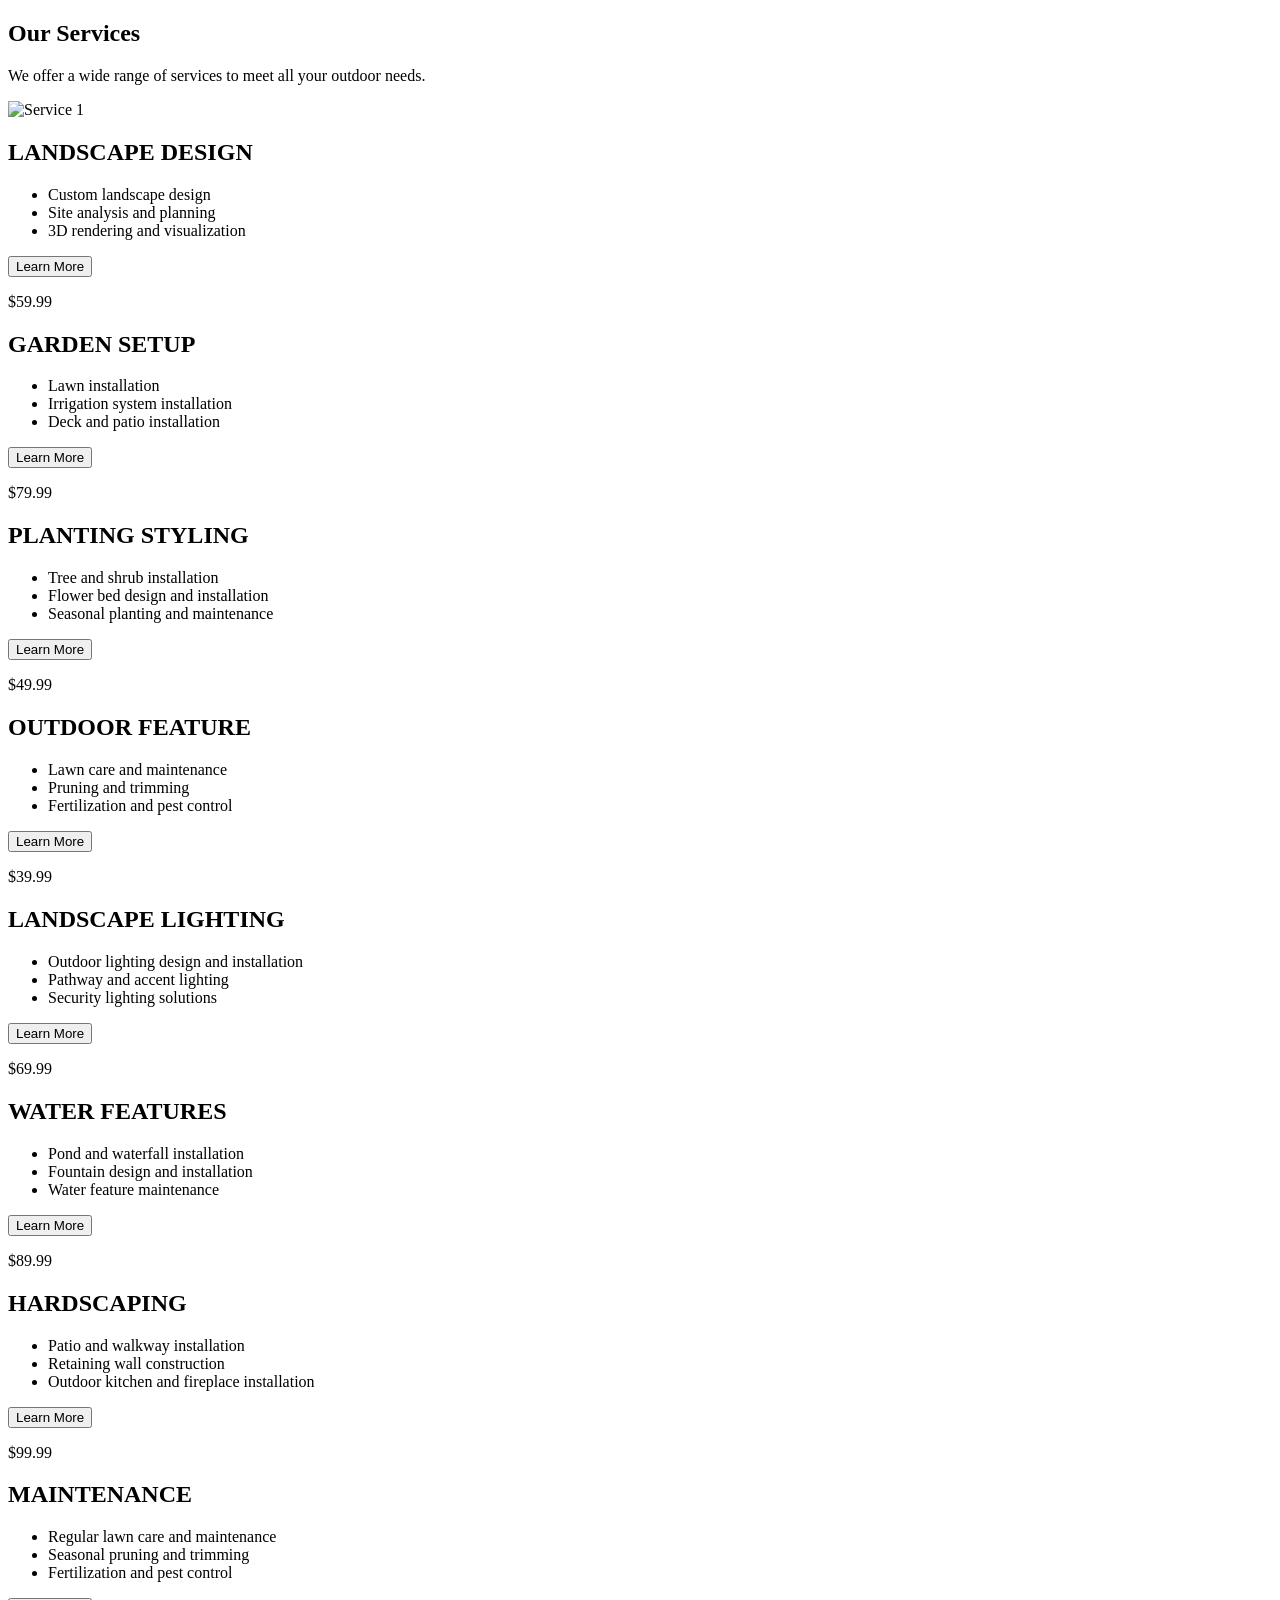
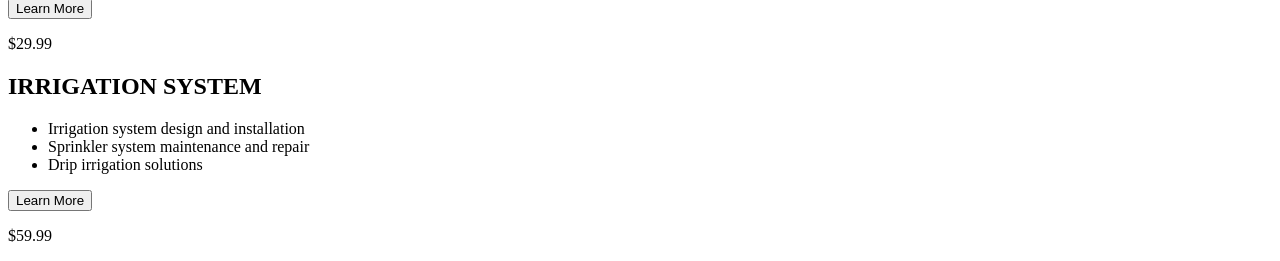
==== services.html @ 34dd3b83 "add" ====
<!DOCTYPE html>
<html lang="en">
<head>
    <meta charset="UTF-8">
    <meta name="viewport" content="width=device-width, initial-scale=1.0">
    <title>Our Services</title>
    <link rel="stylesheet" href="./css/main.css" type="text/css" media="all">
</head>
<body>
    <!--OUR SERVICES-->
    <main>
        <section>
            <div class="container-services">
                <div class="dt services">
                    <div class="services-hd services-pg">
                        <h1>Our Services</h1>
                        <p>We offer a wide range of services to meet all your outdoor needs.</p>
                </div>
                    <div class="services-hd services-image">
                        <img src="./Pushpa-Images/IMG_2134.JPG" alt="Service 1">
                    </div>
                </div>
            </div>
        </section>
        <section>
            <!--Services Details-->
            <div class="services-details">
                <div class="details">
                    <h1>LANDSCAPE DESIGN</h1>
                    <ul>    
                        <li>Custom landscape design</li>
                        <li>Site analysis and planning</li>
                        <li>3D rendering and visualization</li>
                    </ul>
                    <button>Learn More</button>
                    <p>$59.99</p>
                </div>
                <div class="details">
                    <h1>GARDEN SETUP</h1>
                    <ul>
                        <li>Lawn installation</li>
                        <li> Irrigation system installation</li>
                        <li>Deck and patio installation</li>
                    </ul>
                    <button>Learn More</button>
                    <p>$79.99</p>
                </div>
                <div class="details">
                    <h1>PLANTING STYLING</h1>
                    <ul>
                        <li>Tree and shrub installation</li>
                        <li>Flower bed design and installation</li>
                        <li>Seasonal planting and maintenance</li>
                    </ul>
                    <button>Learn More</button>
                    <p>$49.99</p>   
                </div>
                <div class="details">
                    <h1>OUTDOOR FEATURE</h1>
                    <ul>
                        <li>Lawn care and maintenance</li>
                        <li>Pruning and trimming</li>
                        <li>Fertilization and pest control</li>
                    </ul>
                    <button>Learn More</button>
                    <p>$39.99</p>
                </div>
                <div class="details">
                    <h1>LANDSCAPE LIGHTING</h1>
                    <ul>
                        <li>Outdoor lighting design and installation</li>
                        <li>Pathway and accent lighting</li>
                        <li>Security lighting solutions</li>
                    </ul>
                    <button>Learn More</button>
                    <p>$69.99</p>
                </div>
                <div class="details">
                    <h1>WATER FEATURES</h1>
                    <ul>
                        <li>Pond and waterfall installation</li>
                        <li>Fountain design and installation</li>
                        <li>Water feature maintenance</li>
                    </ul>
                    <button>Learn More</button>
                    <p>$89.99</p>
                </div>
                <div class="details">
                    <h1>HARDSCAPING</h1>
                    <ul>
                        <li>Patio and walkway installation</li>
                        <li>Retaining wall construction</li>
                        <li>Outdoor kitchen and fireplace installation</li>
                    </ul>
                    <button>Learn More</button>
                    <p>$99.99</p>
                </div>
                <div class="details">
                    <h1>MAINTENANCE</h1>
                    <ul>
                        <li>Regular lawn care and maintenance</li>
                        <li>Seasonal pruning and trimming</li>
                        <li>Fertilization and pest control</li>
                    </ul>
                    <button>Learn More</button>
                    <p>$29.99</p>
                </div>
                <div class="details">
                    <h1>IRRIGATION SYSTEM</h1>
                    <ul>
                        <li>Irrigation system design and installation</li>
                        <li>Sprinkler system maintenance and repair</li>
                        <li>Drip irrigation solutions</li>
                    </ul>
                    <button>Learn More</button>
                    <p>$59.99</p>
                </div>
            </div>
        </section>
    </main>
</body>
</html>
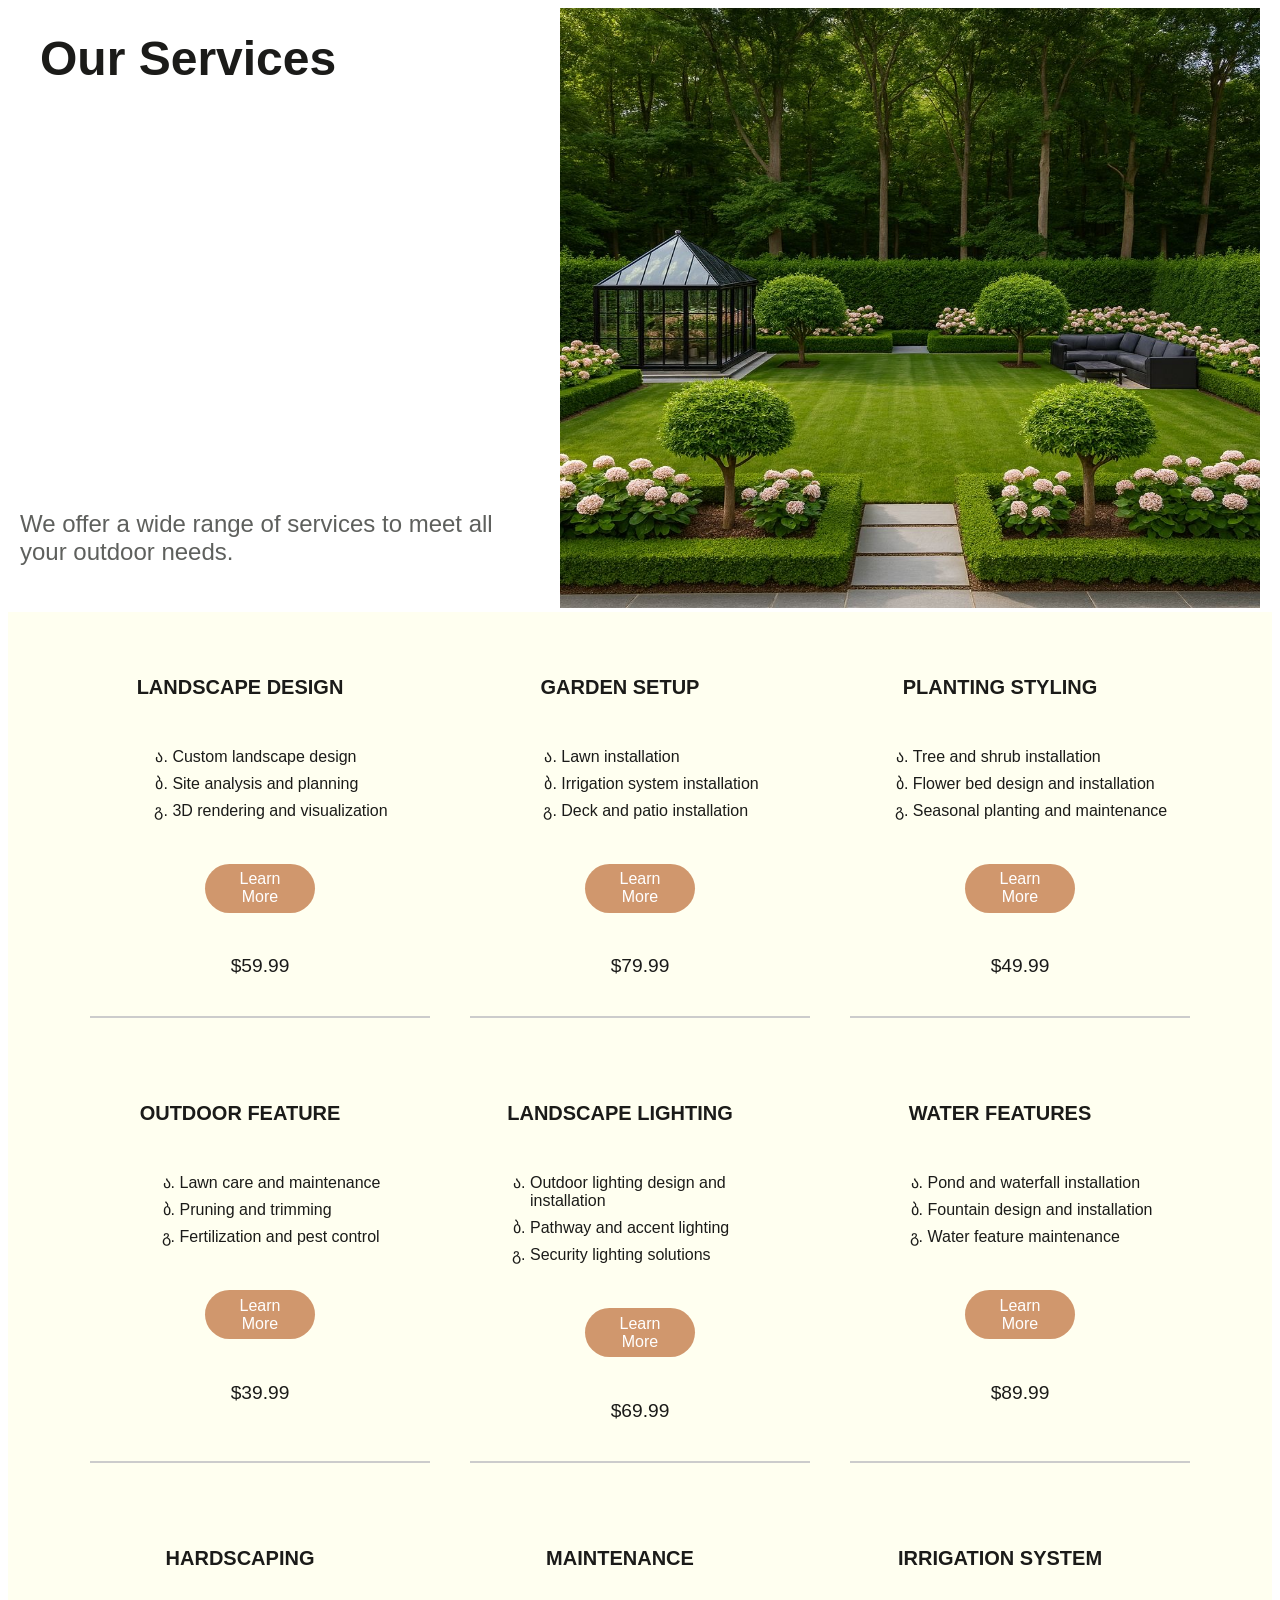
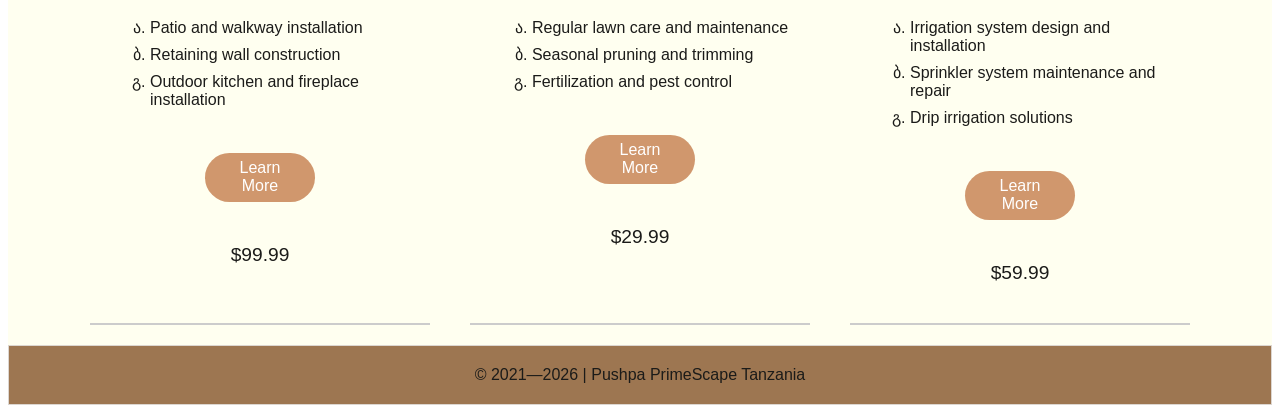
==== commit 8baebef7: "add" ====
--- a/services.html
+++ b/services.html
@@ -4,7 +4,7 @@
     <meta charset="UTF-8">
     <meta name="viewport" content="width=device-width, initial-scale=1.0">
     <title>Our Services</title>
-    <link rel="stylesheet" href="./css/main.css" type="text/css" media="all">
+    <link rel="stylesheet" href="./services.css" type="text/css" media="all">
 </head>
 <body>
     <!--OUR SERVICES-->
@@ -23,7 +23,9 @@
             </div>
         </section>
         <section>
+
             <!--Services Details-->
+
             <div class="services-details">
                 <div class="details">
                     <h1>LANDSCAPE DESIGN</h1>
@@ -118,5 +120,10 @@
             </div>
         </section>
     </main>
+
+    <footer class="bx-footer">
+            <div> © 2021—2026 | Pushpa PrimeScape Tanzania</div>
+    </footer>
+    
 </body>
 </html>
--- a/services.css
+++ b/services.css
@@ -0,0 +1,129 @@
+body {
+    background-color: #fff; 
+    text-align: center;
+    font-family: 'Roboto', arial;
+}
+
+/* Our-services */
+
+.container-services {
+    display: flex;
+    flex-direction: column;
+}
+
+/* dt services */ 
+
+.services {
+    display: flex;
+    color: #1b1b19;
+    background-size: auto;
+    background-attachment: fixed;
+    align-items: center;
+    justify-content: center;
+    padding: 0px;
+}
+
+.services-pg {
+    flex-basis: 520px;
+    display: flex;
+    flex-direction: column;
+    text-align: left;
+    margin-right: 20px;
+}
+
+.services-pg p {
+    font-family: 'Roboto', arial;
+    opacity: 0.7;
+    font-size: 1.5rem;
+    color: #1b1d19;
+}
+
+.services-pg > h1 {
+    font-size: 48px;
+    font-weight: bold;
+    color: #1b1b19;
+    margin: 0 20px 400px 20px;
+    font-family:'Lucida Sans', 'Lucida Sans Regular', 'Lucida Grande', 'Lucida Sans Unicode', Geneva, Verdana, sans-serif;
+}
+
+.services-image img {
+    height: 600px;
+    width: 700px;
+}
+
+/* services-details */
+
+.services-details h1 {
+    font-size: 2rem;
+    margin-bottom: 1rem;
+    color: #1b1b19;
+}
+
+.services-details {
+    display: flex;
+    flex-wrap: wrap;
+    justify-content: center;
+    background-color: #FFFFF0;
+    margin: 0%;
+}
+
+.services-details h1 {
+    margin-top: 1.5rem;
+    font-size: 1.25rem;
+    color: #1b1b19;
+    margin-bottom: 2rem;
+    margin-right: 40px;
+}
+
+.details {
+    display: flex;
+    flex-direction: column;
+    align-items: center;
+    margin: 20px;
+    padding: 20px;
+    border-bottom: 2px solid #ccc;
+    width: 300px;
+}
+
+.details li {
+    margin-bottom: 0.5rem;
+    font-size: 1.0rem;
+    color: #1b1b19;
+    list-style:georgian;
+    text-align: left;
+}
+
+.details button {
+    font-size: 1rem;
+    font-family: 'Segoe UI', sans-serif;
+    border: none;
+    cursor: pointer;
+    transition: background-color 0.3s ease, transform 0.2s ease;
+    background-color: #d0976d;
+    color: white;
+    border-radius: 50px;
+    padding: 0.4rem 1.6rem; 
+    width: 110px;
+    margin: 20px auto;
+}
+
+.details button:hover {
+    background-color: #9D7651;
+    transform: translateY(-2px);
+}
+
+.details p {
+    font-size: 1.2rem;
+    color: #1b1b19;
+    margin-top: 1.4rem;
+}
+
+/* Footer */
+
+.bx-footer {
+    color: #1b1b19;
+    text-align: center;
+    padding: 20px;
+    border: #DCD6D0 1px solid;
+    background-color: #9D7651;
+}
